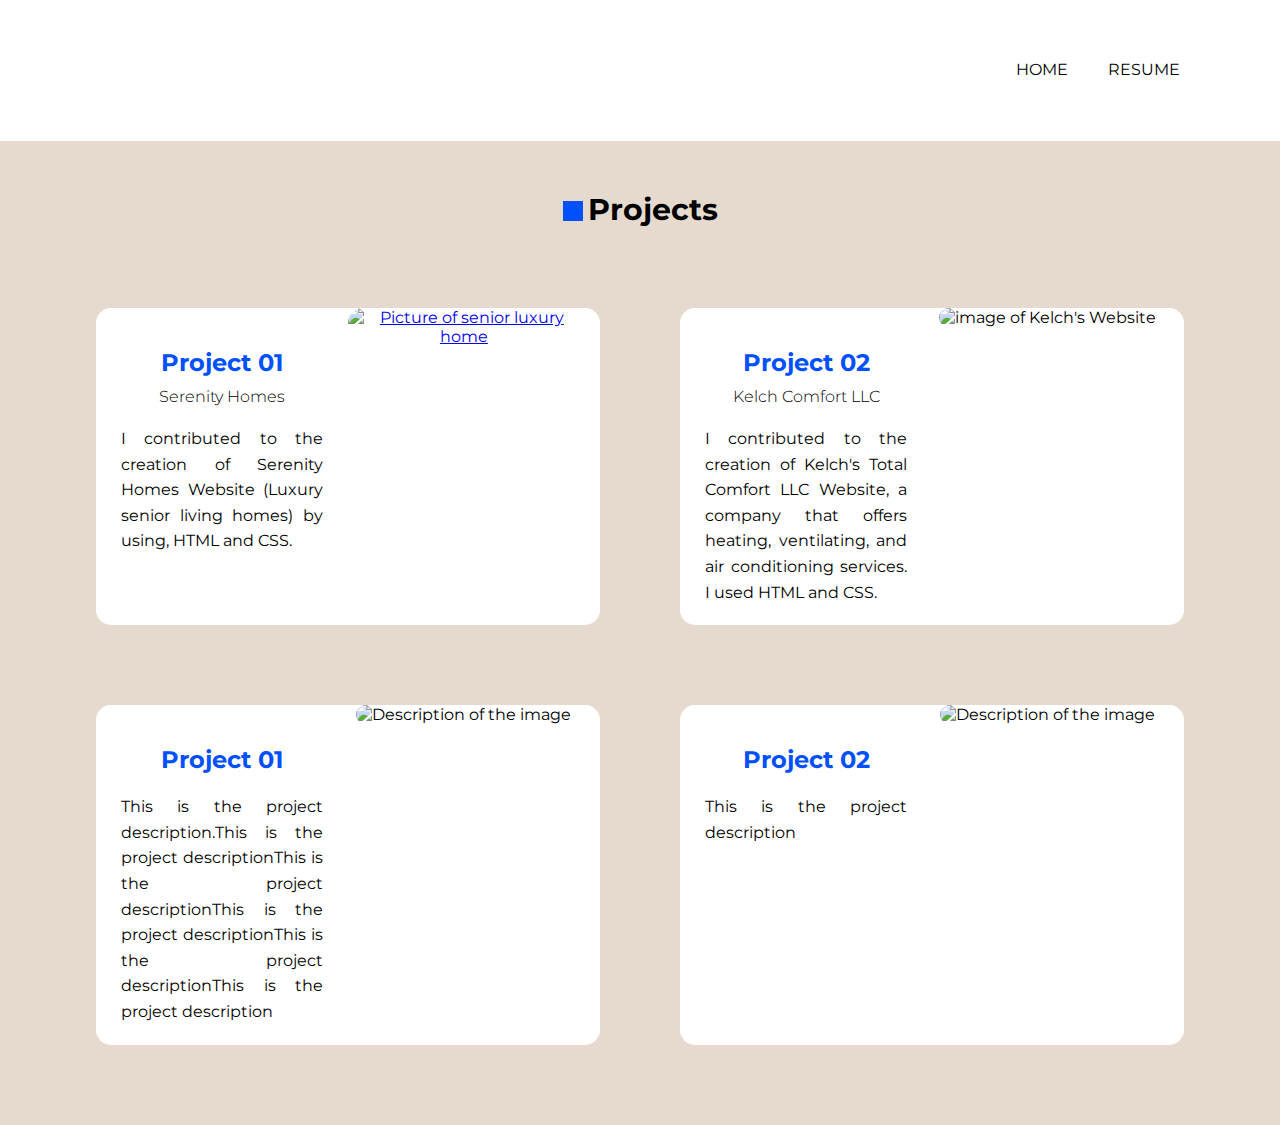
==== projects.html @ 14aedaa5 "jacky old changes" ====
<!DOCTYPE html>
<html lang="en">

<head>
    <meta charset="UTF-8">
    <meta name="viewport" content="width=device-width, initial-scale=1.0">
    <title>Projects</title>
    <link rel="stylesheet" href="style.css">
    <style>
        @import url('https://fonts.googleapis.com/css2?family=Montserrat:ital,wght@0,100..900;1,100..900&family=Poppins:ital,wght@0,100;0,200;0,300;0,400;0,500;0,600;0,700;0,800;0,900;1,100;1,200;1,300;1,400;1,500;1,600;1,700;1,800;1,900&display=swap');
    </style>
</head>

<body>
    <div class="header">
        <nav>
            <ul class="nav-links">
                <li><a href="index.html">HOME</a></li>
                <li><a href="resume.html">RESUME</a></li>
            </ul>
        </nav>
    </div>

    <div class="projects-background-container">
        <div class="projects-page-name">
            <div class="page-name-inner-container">
                <h1>Projects</h1>
                <div class="projects-square"></div>
            </div>

            <div class="project-containers-section">

                <div class="project-main-container half-width">
                    <div class="project-text-container">
                        <div class="project-title">
                            <h2>Project 01</h2>
                            <p>Serenity Homes</p>
                        </div>
                        <div class="project-description">
                            <p>I contributed to the creation of Serenity Homes Website (Luxury senior living homes) by using, HTML and CSS.</p>
                        </div>
                    </div>
                    <div class="project-img-container">
                        <a href="https://serenityokc.com/" target="_blank">
                        <img src="/Users/jackyalvstad/Desktop/Mycode/images/project1.png" alt="Picture of senior luxury home">
                        </a>
                    </div>
                </div>

                <div class="project-main-container half-width">
                    <div class="project-text-container">
                        <div class="project-title">
                            <h2>Project 02</h2>
                            <p>Kelch Comfort LLC</p>
                        </div>
                        <div class="project-description">
                            <p>I contributed to the creation of Kelch's Total Comfort LLC Website, a company that offers heating, ventilating, and air conditioning services. I used HTML and CSS.</p>
                        </div>
                    </div>
                    <div class="project-img-container">
                        <img src="/Users/jackyalvstad/Desktop/Mycode/images/project2.png" alt="image of Kelch's Website">
                    </div>
                </div>
            </div>

            <div class="project-containers-section">
                
                <div class="project-main-container half-width">
                    <div class="project-text-container">
                        <div class="project-title">
                            <h2>Project 01</h2>
                        </div>
                        <div class="project-description">
                            <p>This is the project description.This is the project descriptionThis is the project descriptionThis is the project descriptionThis is the project descriptionThis is the project description</p>
                        </div>
                    </div>
                    <div class="project-img-container">
                        <img src="path-to-image.jpg" alt="Description of the image">
                    </div>
                </div>

                <div class="project-main-container half-width">
                    <div class="project-text-container">
                        <div class="project-title">
                            <h2>Project 02</h2>
                        </div>
                        <div class="project-description">
                            <p>This is the project description</p>
                        </div>
                    </div>
                    <div class="project-img-container">
                        <img src="path-to-image.jpg" alt="Description of the image">
                    </div>
                </div>
            </div>
        </div>
    </div>
</body>

</html>
---- style.css ----
* {
    margin: 0;
    padding:0;
    font-family: Montserrat,popins, serif;  
}




/* this is my header and nav links */
.header {
    width:100%;
    background-position:center;
    position:relative;
    padding-top: 60px;
    padding-bottom: 60px;
}
nav{  
}
.nav-links{
    display: flex;
    justify-content: flex-end;
    padding-right: 60px;
}
.nav-links li{
    list-style: none;
    padding-right: 40px;
}
.nav-links li a{
   color: #000000;
   text-decoration: none;
   font-size: 16px; 
}
.nav-links li::after{
   content: "";
   width: 0%;
   height: 2px;
   background: #007BFF;
   display: block;
   margin: auto;
   transition: 0.5s;
}
.nav-links li:hover::after{
    width: 100%;
}


/* This is my two background squares */

.square-containers { 
    display: flex;
    position: relative;
}
.brown-square {
    width: 45%;
    height: 700px;
    background: rgba(230, 218, 206, 1);
    position: relative;
} 
.white-square {
    width: 55%;
    height: 700px;
    background:white;
    display: flex;
    flex-direction: column;
    align-items: center;
    justify-content:center;
    border: 2px solid blue;
}



.personal-info-container {
    position: absolute;
    top:50%;
    left:50%;
    transform: translate(-50%, -50%);
    display: flex;
    max-width: 100%;
    max-height: 100%;  
}
.picture-square {
    width: 50%;
    height: 500px;
    background: #F4ECE6;
    display: flex;
    padding-top: 25px;
    flex-direction: column;
    align-items:center;   
    box-shadow: 0px 40px 20px rgba(0, 0, 0, 0.6); 
    position: fixed;

}
.picture-square img{
    width: 45%;
    border-radius: 50%; 
}
.name-and-title {
    text-align: center;
    flex-direction: column;
}
.name-and-title h1 {
    font-family: "Poppins", serif;
    font-weight: 500;
    font-size:30px;
    padding-top:20px;
    display:block; 
}
.name-and-title h2 {
    font-family: "Poppins", serif;
    font-weight: 500;
    font-size:30px;
    display:block;
    
}
.name-and-title p {
    font-family: "Montserrat", serif;
    font-weight:300;
    font-size: 18px;
    margin-top:40px;
    padding-bottom: 36px;
}
.small-line {
    width: 20%; 
    height: 2px; 
    background-color: #007BFF; 
    border: none; 
    margin: 40px auto; 
}
.icons {
   background-color: white; 
   width: 100%;
   padding-top: 20px;
   padding-bottom: 20px;
   justify-content: center; 
   align-items: center;
}
.social-media-icons {
    list-style-type: none;
    display: flex; 
    justify-content: center; 

}  
.social-media-icons li a {
    font-size: 25px; /* Set the icon size */
    color: black;
    padding-right: 20px;
    padding-left: 20px;
}



/* This is the white square that contains my greeting, intro and my professional experience */

.intro-square {
    width: 50%;
    display: flex;
    flex-direction: column;
    margin-left: 500px;
    justify-content: center;
    text-align: right;
    padding: 0 20px;
    border: 2px solid red;
    
}
.greeting {
    font-family: "Poppins", serif;
    font-weight: 800;
    font-style: normal;
    padding-top: 30px;
    padding-left: 12px;
}
    
.buttons {
    display: flex; 
    justify-content: left; 
    gap: 20px;
    padding-left: 12px;
}

.resume-button {
    padding: 0 35px;
    height: 35px;
    background-color: #007BFF;
    color: white;
    font-family: "Poppins", sans-serif;
    font-size: 18px;
    display: flex;
    align-items: center;
    justify-content: center;
    font-weight: light;
    border: 2px solid #007BFF;
    border-radius: 90px;
    transition: background-color 0.1s, transform 0.1s; 
    text-decoration: none;  
}
.resume-button:hover {
    background-color: white;
    color: black;
}

.projects-button {
    padding: 0 35px;
    height: 35px;
    background-color: white;
    color: black;
    font-family: "Poppins", sans-serif;
    font-size: 16px;
    display: flex;
    align-items: center;
    justify-content: center;
    font-weight: light;
    border: 2px solid black;
    border-radius: 90px;
    transition: background-color 0.1s, transform 0.1s; 
    text-decoration: none;
   
}
.projects-button:hover {
    background-color: #007BFF;
    color: white;
    border-color: #007BFF;
}

.intro {
    font-family: "Poppins", serif;
    font-weight: 200;
    font-style: normal; 
    padding-top: 10px; 
    padding-bottom: 28px; 
    padding-left: 12px;
}
.description p {
    font-family: "Poppins", serif;
    font-weight: 240;
    font-size: 17px;
    font-style: normal;
    padding-top: 28px;
    text-align:justify;
    padding-left: 12px;
    justify-content: flex-end;
}


/* Year and My Name */

.powered-by {
    margin-left: 20px;
    padding-top: 40px;
    padding-bottom: 20px;
    font-size: 14px;
    flex-direction:flex-end;
}



/* This is the resume page */

.resume-container { /* This is the whole background */
    background: rgba(230, 218, 206, 1);
    padding-top: 20px;
}
.resume-box {
    width: 100%;
    display: flex;
    padding: 10px;
    align-items: center;  
}
.resume-page-name {
    margin-left: auto;
    font-size: 15px;
    padding-bottom: 30px;
    padding-top: 30px;
    display: flex;
    flex-direction: row-reverse;
    text-align: center;
    justify-content: center;
    transform: translateX(80px);
}
.resume-square {
    width: 20px; 
    height: 20px;
    background-color: #0050FF;
    margin-top: 10px;
    margin-right: 5px;
}

/* This is for the download resume button */

.download-button {
    margin-left: auto;
    padding-right: 70px;
    padding-top: 25px;
}
.download-resume a {
    margin-left: auto;
    padding: 10px 12px;
    background-color: #0050FF;
    color: white;
    font-family: "Poppins", sans-serif;
    font-size: 18px;
    font-weight: 200;
    border: 2px solid #0050FF;
    border-radius: 25px;
    transition: background-color 0.1s, transform 0.1s; 
    text-decoration: none;  
}
.resume-button:hover a {
    background-color: white;
    color: black;
}




.label {
    padding-left: 60px;
    padding-bottom: 50px;
    padding-top: 20px;
}
/* These are the containers for education */

.education-box-header {
    display: flex;
}
.education-box {
    width: 28%;
    border-radius: 15px;
    background-color: white;
    padding: 10px 10px;
    display: flex;
    flex-direction: column;
    padding-bottom: 25px;
    box-shadow: -10px 10px 20px rgba(0, 0, 0, 0.3);
} 
.info-containers { 
    border-radius: 10px;              
    background-color:rgba(230, 218, 206, 1);
    display: flex;
    justify-content: space-evenly;  
    padding-bottom: 60px;  
}
.education-box-header {
    background-color: white;
    border-radius: 15px;
    text-align: center;
    justify-content:flex-start;
    gap: 20px;
    padding-left: 15px;
}
.box-title {
    font-size: 12px;
    padding-top: 10px;    
}
.box-year {
    color: #0050FF;
    font-weight: bold;
    font-size: 18px;
    padding-top: 10px;
    font-style: semibold;
}
/* The box-description class is also being used in the experience section.*/
.box-description {
    padding-top: 20px;
    padding-left: 15px;  /* Needed for padding on the education containers  description */
    padding-right: 15px;
    line-height: 1.6; 
}
.box-description ul {
    padding-left: 15px;
    line-height: 1.6;
    
}
.box-description li {
    padding-bottom: 12px;
}


/* these are the containers for experience */


.job-box {
    width: 28%;
    border-radius: 15px;
    background-color: white;
    padding: 10px 10px;
    display: flex;
    flex-direction: column;
    padding-bottom: 25px; 
    box-shadow: -10px 10px 20px rgba(0, 0, 0, 0.3);
} 
.job-box-header {
    background-color: white;
    border-radius: 15px;
    display: flex;
    gap: 20px;
    padding-left: 10px;
    
}
.box-title p {
   font-size: 17px;
   padding-top: 10px;
   font-weight: 500;
}
.hidden-box {
    width: 28%;
    padding: 10px 10px;
    background: transparent;
}


/* This is the skills container */
.skills-language-box {
    background-color: white;
    border-radius: 15px;
    width: 28%; 
    padding-top: 20px;
    padding-bottom: 20px;  
    padding-left: 15px;
    box-shadow: -10px 10px 20px rgba(0, 0, 0, 0.3);
    font-family: "Poppins", serif;
    font-size: 16px;
}
.skills ul {
    padding-left: 30px;
    padding-right: 20px;
    line-height: 1.6;
}
.skills li {
    padding-bottom: 12px;
}

/* This is the Projects Page */


.projects-background-container {
    background: rgba(230, 218, 206, 1);
    padding-top: 20px;
}
.projects-page-name {
    display: flex;
    flex-direction: column;
    text-align: center;
    justify-content: center;
}
.page-name-inner-container {
    font-size: 15px;
    padding-bottom: 80px;
    padding-top: 30px;
    display: flex;
    flex-direction: row-reverse;
    text-align: center;
    justify-content:center;   
}
.projects-square {
    width: 20px; 
    height: 20px;
    background-color: #0050FF;
    margin-top: 10px;
    margin-right: 5px;
}

/* This is every project container */

.project-containers-section {
    display: flex;
    justify-content: center;
    gap: 80px;
    margin-left: 10px;
    margin-right: 10px;
}
.project-main-container {
    background-color: white;
    display: flex;
    margin-bottom: 80px; 
    border-radius: 15px;    
}
.project-description {
    text-align: justify;
    padding: 20px 25px;
    line-height: 1.6;
}
.project-title h2 {
    color: #0050FF;
    padding-top: 40px  
}
.project-title p {
    color: black;
    font-weight: 300;
    padding-top: 10px  
}
.project-text-container {
    width: 50%;
}
.project-img-container {
    width: 46%;   
}
.project-img-container img {
    width: 100%;
    height: 100%;
    object-fit: contain;
    border-radius: 15px;
   
}
.half-width {
    width: 40%;
}
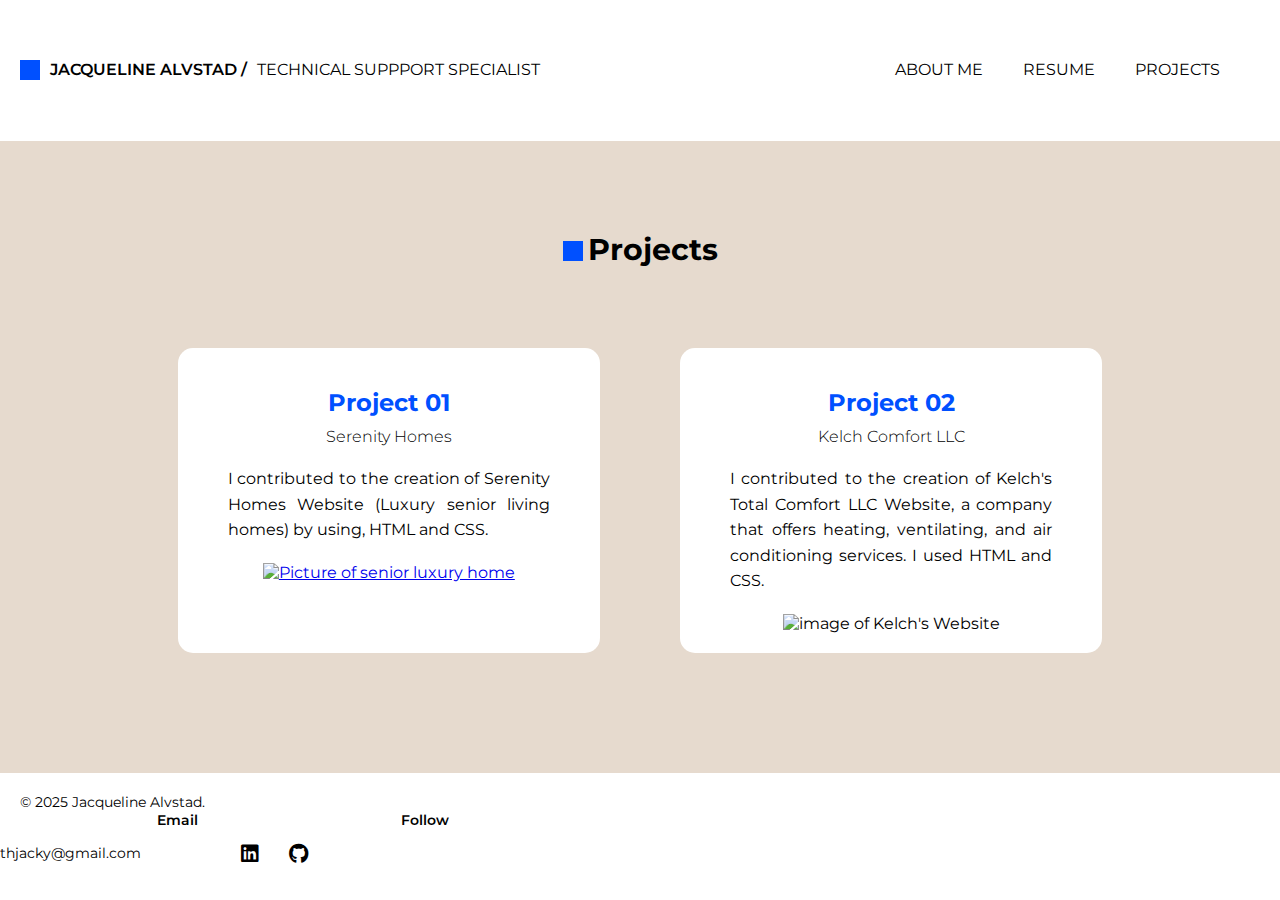
==== commit a007110b: "styled nav for mobile (max-wdith 768px), and ensure styling still looks good for desktop" ====
--- a/projects.html
+++ b/projects.html
@@ -5,19 +5,29 @@
     <meta charset="UTF-8">
     <meta name="viewport" content="width=device-width, initial-scale=1.0">
     <title>Projects</title>
-    <link rel="stylesheet" href="style.css">
+    <link rel="stylesheet" href="global.css">
+    <link rel="stylesheet" href="classes.css">
+    <link href="https://cdnjs.cloudflare.com/ajax/libs/font-awesome/6.0.0-beta3/css/all.min.css" rel="stylesheet">
     <style>
         @import url('https://fonts.googleapis.com/css2?family=Montserrat:ital,wght@0,100..900;1,100..900&family=Poppins:ital,wght@0,100;0,200;0,300;0,400;0,500;0,600;0,700;0,800;0,900;1,100;1,200;1,300;1,400;1,500;1,600;1,700;1,800;1,900&display=swap');
     </style>
 </head>
 
 <body>
-    <div class="header">
+    <div class="header-container"> 
         <nav>
-            <ul class="nav-links">
-                <li><a href="index.html">HOME</a></li>
-                <li><a href="resume.html">RESUME</a></li>
-            </ul>
+            <div class="header">
+                <div class="heading">
+                    <div class="square"></div>
+                    <p>JACQUELINE ALVSTAD / </p>
+                    <p>TECHNICAL SUPPPORT SPECIALIST</p>
+                </div>
+                <ul class="nav-links">
+                    <li> <a href="index.html">ABOUT ME</a></li>
+                    <li> <a href="resume.html">RESUME</a></li>
+                    <li> <a href="projects.html">PROJECTS</a></li>
+                </ul>
+            </div>
         </nav>
     </div>
 
@@ -58,43 +68,31 @@
                         </div>
                     </div>
                     <div class="project-img-container">
+                        <a href="https://ktchvac.com/" target="_blank"></a>
                         <img src="/Users/jackyalvstad/Desktop/Mycode/images/project2.png" alt="image of Kelch's Website">
-                    </div>
-                </div>
-            </div>
-
-            <div class="project-containers-section">
-                
-                <div class="project-main-container half-width">
-                    <div class="project-text-container">
-                        <div class="project-title">
-                            <h2>Project 01</h2>
-                        </div>
-                        <div class="project-description">
-                            <p>This is the project description.This is the project descriptionThis is the project descriptionThis is the project descriptionThis is the project descriptionThis is the project description</p>
-                        </div>
-                    </div>
-                    <div class="project-img-container">
-                        <img src="path-to-image.jpg" alt="Description of the image">
-                    </div>
-                </div>
-
-                <div class="project-main-container half-width">
-                    <div class="project-text-container">
-                        <div class="project-title">
-                            <h2>Project 02</h2>
-                        </div>
-                        <div class="project-description">
-                            <p>This is the project description</p>
-                        </div>
-                    </div>
-                    <div class="project-img-container">
-                        <img src="path-to-image.jpg" alt="Description of the image">
                     </div>
                 </div>
             </div>
         </div>
     </div>
+    <div class="footer">
+        <div class="powered-by">
+            <p>© 2025 Jacqueline Alvstad.</p>
+        </div>
+        <div class="contact-info-square">
+            <div class="contacts">
+                <p>Email</p>
+                <p>Follow</p>
+            </div>
+            <div class="email-social">
+                <p>spanishwithjacky@gmail.com</p>
+                <ul>
+                    <li><a href="https://www.linkedin.com/in/jacqueline-alvstad/" target="_blank"><i class="fab fa-linkedin"></i></a></li>
+                    <li><a href="https://github.com/jacky-alv96" target="_blank"><i class="fa-brands fa-github"></i></a></li>
+                </ul>
+            </div> 
+        </div>
+    </div>
 </body>
 
 </html>
--- a/global.css
+++ b/global.css
@@ -0,0 +1,588 @@
+* {
+    margin: 0;
+    padding:0;
+    font-family: Montserrat,popins, serif;  
+} 
+
+
+
+/* this is my header and nav links */
+
+/* .header-container {
+    border: 2px solid purple;
+}
+.header {
+    width:100%;
+    display: flex;
+    padding-top: 60px;
+    padding-bottom: 60px;
+    align-items: flex-start;
+    font-family:"Poppins", serif;
+    border: 2px solid blue;
+}
+.heading {
+    width: 50%;
+    display: flex;
+    font-size: 16px;
+    border: 2px solid yellow;
+    padding-left: 40px;
+    gap: 10px;
+}
+.square {
+    width: 20px; 
+    height: 20px;
+    background-color: #0050FF;   
+}
+.name {
+   font-weight: 600; 
+   font-size: 18px;
+}
+
+.nav-links{
+    width: 50%;
+    display: flex;
+    padding-right: 20px;
+    justify-content: flex-end;
+    align-items: flex-end;
+    justify-content: end;
+}
+.nav-links li{
+    list-style: none;
+    padding-right: 40px;
+}
+.nav-links li a{
+   color: #000000;
+   text-decoration: none;
+   font-size: 16px; 
+}
+.nav-links li::after{
+   content: "";
+   width: 0%;
+   height: 2px;
+   background: #007BFF;
+   display: block;
+   margin: auto;
+   transition: 0.5s;
+}
+.nav-links li:hover::after{
+    width: 100%;
+} */
+/* delete until here once desktop and mobile have been set up */
+
+
+/* This is my two background squares */
+
+/* MOBILE */
+/* @media (max-width: 768px) {
+    .mobile {
+        display: block;
+    }
+    .desktop {
+        display: none;
+    }
+    .square-containers {
+       border: 2px solid red;
+    }
+    .brown-square {
+        width: 100%;
+        justify-content: center;
+    }
+} */
+/* DESKTOP */
+@media (min-width: 769px) {
+    .square-containers { 
+        display: flex;
+        position: relative;
+    }
+    .brown-square {
+        width: 45%;
+        height: 700px;
+        background: rgba(230, 218, 206, 1);
+        position: relative;
+    } 
+    .personal-info-container {
+        position: absolute;
+        top:50%;
+        left:50%;
+        transform: translate(-50%, -50%);
+        display: flex;
+        width: 800px;
+    }
+    .picture-square {
+        width: 50%;
+        background: #F4ECE6;
+        display: flex;
+        padding-top: 25px;
+        flex-direction: column;
+        align-items:center;   
+        box-shadow: 0px 8px 12px rgba(0, 0, 0, 0.2); 
+    }
+    .picture-square img{
+        width: 45%;
+        border-radius: 50%; 
+    }
+    .name-and-title {
+        text-align: center;
+        flex-direction: column;
+    }
+    .name-and-title h1 {
+        font-family: "Poppins", serif;
+        font-weight: 500;
+        font-size:30px;
+        padding-top:20px;
+        display:block; 
+    }
+    .name-and-title h2 {
+        font-family: "Poppins", serif;
+        font-weight: 500;
+        font-size:30px;
+        display:block; 
+    }
+    .name-and-title p {
+        font-family: "Montserrat", serif;
+        font-weight:300;
+        font-size: 18px;
+        margin-top:40px;
+        padding-bottom: 36px;
+    }
+    .small-line {
+        width: 15%; 
+        height: 2px; 
+        background-color: #0050FF; 
+        border: none; 
+        margin: 40px auto; 
+    }
+    .icons {
+        background-color: white; 
+        width: 100%;
+        padding-top: 15px;
+        padding-bottom: 15px;
+        justify-content: center; 
+        align-items: center;
+    }
+    .social-media-icons {
+        list-style-type: none;
+        display: flex; 
+        justify-content: center; 
+
+    } 
+    .social-media-icons li a {
+        font-size: 25px; /* Set the icon size */
+        color: black;
+        padding-right: 20px;
+        padding-left: 20px;
+    }
+
+/* This is the white square that contains my greeting, intro and my professional experience */
+
+    .intro-square {
+        width: 50%;
+        display: flex;
+        flex-direction: column;
+        justify-content: center;
+        padding: 0 20px;
+    }
+    .greeting h1 {
+        font-family: "Poppins", sans-serif;
+        font-weight: 600;
+        font-size: 60px;
+        font-style: normal;
+        padding-top: 30px; 
+        padding-left: 12px; 
+    }   
+    .buttons {
+        display: flex; 
+        gap: 20px;   
+        padding-left: 12px;
+    }
+
+    .resume-button {
+        padding: 0 35px;
+        height: 35px;
+        background-color: #0050FF;
+        color: white;
+        font-family: "Poppins", sans-serif;
+        font-size: 18px;
+        display: flex;
+        align-items: center;
+        justify-content: center;
+        font-weight: light;
+        border: 2px solid #0050FF;
+        border-radius: 90px;
+        transition: background-color 0.1s, transform 0.1s; 
+        text-decoration: none;  
+    }
+    .resume-button:hover {
+        background-color: white;
+        color: black;
+    }
+
+    .projects-button {
+        padding: 0 35px;
+        height: 35px;
+        background-color: white;
+        color: black;
+        font-family: "Poppins", sans-serif;
+        font-size: 16px;
+        display: flex;
+        align-items: center;
+        justify-content: center;
+        font-weight: light;
+        border: 2px solid black;
+        border-radius: 90px;
+        transition: background-color 0.1s, transform 0.1s; 
+        text-decoration: none;
+    
+    }
+    .projects-button:hover {
+        background-color: #0050FF;
+        color: white;
+        border-color: #0050FF;
+    }
+
+    .intro h2 {
+        font-family: "Poppins", serif;
+        font-weight: 300;
+        font-style: normal; 
+        padding-top: 10px; 
+        padding-bottom: 28px; 
+        padding-left: 12px; 
+    }
+    .description p {
+        font-family: "Poppins", serif;
+        font-weight: 240;
+        font-size: 17px;
+        font-style: normal;
+        padding-top: 28px;
+        text-align:justify;
+        padding-left: 12px;
+        justify-content: flex-end;
+    }
+}
+
+    /* Year and My Name */
+     @media (min-width: 769px) {
+
+    .desktop {
+        display: block;
+    }
+    .mobile {
+        display: none;
+    }
+    .footer  {
+        padding: 20px 20px;
+        padding-bottom: 20px;
+        font-size: 14px;
+    }
+    .footer-main {
+        display: flex;
+        justify-content: space-between;
+    }
+    .powered-by { 
+        width:40%;
+    }
+    .contact-info-square {
+        width: 40%;
+    }
+    .contacts {
+        display: flex;
+        justify-content: space-around;
+        align-items: center;
+        text-align: center;       
+    } 
+    .contacts p {
+        font-weight: 600;
+        padding-left: 70px;
+    }
+    .footer-second {
+        width: 100%;
+        display: flex;
+        justify-content: flex-end;
+    }
+    .email-social {
+        width: 40%;
+        display: flex;
+        padding-top: 15px;  
+        justify-content: center;
+    }
+    .email-social p {
+        margin-right: 100px;
+    }
+    .email-social ul {
+        display: flex;
+        list-style: none;
+        gap: 30px;     
+    }
+    .email-social li i {
+        font-size: 20px;
+        color: black;
+    }
+}
+
+
+
+
+
+    /* This is the resume page */
+
+    .resume-container { /* This is the whole background */
+        background: rgba(230, 218, 206, 1);
+        padding-top: 20px;
+        width: 100%;
+        padding-bottom: 40px;
+    }
+    .resume-box {
+        display: flex;
+        padding: 10px;
+        align-items: center; 
+        margin-top: 40px; 
+    }
+    .resume-page-name {
+        margin-left: auto;
+        font-size: 15px;
+        padding-bottom: 30px;
+        padding-top: 30px;
+        display: flex;
+        flex-direction: row-reverse;
+        text-align: center;
+        justify-content: center;
+        transform: translateX(80px);
+    }
+    .resume-square {
+        width: 20px; 
+        height: 20px;
+        background-color: #0050FF;
+        margin-top: 10px;
+        margin-right: 5px;
+    }
+
+    /* This is for the download resume button */
+
+    .download-button {
+        margin-left: auto;
+        padding-right: 20px;
+        padding-top: 25px;
+    }
+    .download-resume {
+        padding: 10px 20px;
+    }
+    .download-resume a {
+        margin-left: auto;
+        padding: 10px 12px;
+        background-color: #0050FF;
+        color: white;
+        font-family: "Poppins", sans-serif;
+        font-size: 16px;
+        font-weight: 300;
+        border: 2px solid #0050FF;
+        border-radius: 25px;
+        transition: background-color 0.1s, color 0.1s, transform 0.1s; 
+        text-decoration: none;  
+    }
+    .download-resume a:hover {
+        background-color: white;
+        color: black;
+        border: 2px solid #0050FF;
+    }
+
+
+
+
+    .label {
+        padding-left: 60px;
+        padding-bottom: 50px;
+        padding-top: 20px;
+    }
+    /* These are the containers for education */
+
+    .education-box-header {
+        display: flex;
+    }
+    .education-box {
+        width: 28%;
+        border-radius: 15px;
+        background-color: white;
+        padding: 10px 10px;
+        display: flex;
+        flex-direction: column;
+        padding-bottom: 25px;
+        box-shadow: -10px 10px 20px rgba(0, 0, 0, 0.1);
+        flex-wrap: wrap;
+        position: relative;
+    } 
+    .info-containers { 
+        border-radius: 10px;              
+        background-color:rgba(230, 218, 206, 1);
+        display: flex;
+        justify-content: space-evenly;  
+        padding-bottom: 60px;  
+    }
+    .education-box-header {
+        background-color: white;
+        border-radius: 15px;
+        text-align: center;
+        gap: 20px;
+        padding-left: 15px;
+    }
+    .box-title {
+        font-size: 12px;
+        padding-top: 10px;    
+    }
+    .box-year {
+        color: #0050FF;
+        font-weight: bold;
+        font-size: 18px;
+        padding-top: 10px;
+        font-style: semibold;
+    }
+    /* The box-description class is also being used in the experience section.*/
+    .box-description {
+        padding-top: 20px;
+        padding-left: 15px;  /* Needed for padding on the education containers  description */
+        padding-right: 15px;
+        line-height: 1.6; 
+    }
+    .box-description ul {
+        padding-left: 15px;
+        line-height: 1.6;
+        
+    }
+    .box-description li {
+        padding-bottom: 12px;
+    }
+
+
+    /* these are the containers for experience */
+
+
+    .job-box {
+        width: 28%;
+        border-radius: 15px;
+        background-color: white;
+        padding: 10px 10px;
+        display: flex;
+        flex-direction: column;
+        padding-bottom: 25px; 
+        box-shadow: -10px 10px 20px rgba(0, 0, 0, 0.1);
+    } 
+    .job-box-header {
+        background-color: white;
+        border-radius: 15px;
+        display: flex;
+        gap: 20px;
+        padding-left: 10px;
+        
+    }
+    .box-title p {
+    font-size: 17px;
+    padding-top: 10px;
+    font-weight: 500;
+    }
+    .hidden-box {
+        width: 28%;
+        padding: 10px 10px;
+        background: transparent;
+    }
+
+
+    /* This is the skills container */
+    .skills-language-box {
+        background-color: white;
+        border-radius: 15px;
+        width: 28%; 
+        padding-top: 20px;
+        padding-bottom: 20px;  
+        padding-left: 15px;
+        box-shadow: -10px 10px 20px rgba(0, 0, 0, 0.1);
+        font-family: "Poppins", serif;
+        font-size: 16px;
+    }
+    .skills-language ul {
+        padding-left: 30px;
+        padding-right: 20px;
+        line-height: 1.6;
+    }
+    .skills-language li {
+        padding-bottom: 12px;
+    }
+
+    /* This is the Projects Page */
+
+
+    .projects-background-container {
+        background: rgba(230, 218, 206, 1);
+        padding-top: 20px;
+        padding-bottom: 40px;
+    }
+    .projects-page-name {
+        display: flex;
+        flex-direction: column;
+        text-align: center;
+        justify-content: center;
+    }
+    .page-name-inner-container {
+        font-size: 15px;
+        padding-bottom: 80px;
+        padding-top: 30px;
+        display: flex;
+        flex-direction: row-reverse;
+        text-align: center;
+        justify-content:center;   
+        margin-top: 40px;
+    }
+    .projects-square {
+        width: 20px; 
+        height: 20px;
+        background-color: #0050FF;
+        margin-top: 10px;
+        margin-right: 5px;
+    }
+
+    /* This is every project container */
+
+    .project-containers-section {
+        display: flex;
+        justify-content: center;
+        gap: 80px;
+        
+    }
+    .project-main-container {
+        background-color: white;
+        margin-bottom: 80px;
+        padding-bottom: 20px; 
+        border-radius: 15px; 
+        justify-content: center;
+        align-items: center;
+    }
+    .project-description {
+        text-align: justify;
+        padding: 20px 50px;
+        line-height: 1.6;
+    }
+    .project-title h2 {
+        color: #0050FF;
+        padding-top: 40px; 
+        text-align: center;
+    }
+    .project-title p {
+        color: black;
+        font-weight: 300;
+        padding-top: 10px  
+    }
+    .project-text-container {
+        justify-content: center;
+        align-items: center;
+    }
+    .project-img-container {
+        width: 100%;
+        justify-content: center;
+    }
+    .project-img-container img {
+        width: 80%;  
+        height: 100%;
+        object-fit: cover;
+    }
+    .half-width {
+        width: 33%;
+    }
+    
--- a/classes.css
+++ b/classes.css
@@ -0,0 +1,181 @@
+
+/* MOBILE */
+@media (max-width: 768px) {
+
+    .desktop {
+        display: none;
+    }
+    .mobile {
+        display: block;
+    }
+    .header {
+        width:100%;
+        padding-top: 30px;
+        padding-bottom: 30px;
+        align-items: flex-start;
+        font-family:"Poppins", serif;
+    }
+    .heading {
+        font-size: 15px;
+        display: flex;
+        flex-wrap: nowrap;
+        width:75%;
+        padding-left: 20px;
+    }
+    .heading p:first-of-type {
+        font-weight: 600;
+        font-size: 17px;
+        padding-bottom: 10px;   
+    }
+    .decoration { 
+        width: 30px;
+        height: 30px;
+    }
+    .square {
+        width: 20px; 
+        height: 10px;
+        background-color: #0050FF;  
+    }
+    .menu {
+        position: fixed;
+        top: 40px;
+        right: 40px;
+        width: 30px;
+        height: 25px;
+        display: flex;
+        flex-direction: column;
+        justify-content: space-between;
+        cursor: pointer;
+        z-index: 1001; 
+    }
+    .burger-line:nth-child(1) {
+        width: 20px;
+        height: 4px;
+        background-color: #0050FF;   /* Blue color for the lines */
+        border-radius: 2px;
+        transition: all 0.3s ease;
+    }
+    .burger-line:nth-child(2) {
+        width: 30px;
+        height: 4px;
+        background-color: #0050FF;   /* Blue color for the lines */
+        border-radius: 2px;
+        transition: all 0.3s ease;
+    }
+    .burger-line:nth-child(3) {
+        width: 20px;
+        height: 4px;
+        margin-left: 15px;
+        background-color: #0050FF;   /* Blue color for the lines */
+        border-radius: 2px;
+        transition: all 0.3s ease;
+    }
+    /* Menu overlay - hidden by default */
+    .menu-overlay {
+        position: fixed;
+        top: 0;
+        left: 0;
+        width: 100%;
+        height: 0;
+        opacity: 0;
+        background-color: #F4ECE6;/* Pink background */
+        display: flex;          
+        justify-content: center;
+        align-items: center;
+        overflow: hidden;
+        transition: height 0.5s ease-out, opacity 0.5s ease-out;
+        z-index: 1000;           /* Ensure it's below the burger menu */
+    }
+    .nav-links {
+        list-style: none;
+        display: flex;
+        flex-direction: column;
+        text-align: center;
+    }
+    .nav-links li {
+        margin: 20px 0;
+    }
+    .nav-links a {
+        text-decoration: none;
+        font-size: 24px;
+        color: black;
+        font-weight: bold;
+        transition: color 0.3s ease;
+    }
+    .nav-links a:hover {
+        color: #0050FF;
+    }
+
+}
+
+ 
+/* DESKTOP */
+@media (min-width: 769px) {
+
+    .desktop {
+        display: block;
+    }
+    .mobile {
+        display: none;
+    }
+    .header {
+        width:100%;
+        display: flex;
+        padding-top: 60px;
+        padding-bottom: 60px;
+        align-items: flex-start;
+        font-family:"Poppins", serif;
+    }
+    .heading {    
+        font-size: 16px;
+        display: flex;
+        width:50%;
+        padding-left: 20px;
+        gap: 10px;
+    }
+    /* Target the first <p> inside .heading and make it bold */
+    .heading p:first-of-type {
+    font-weight: 600;
+    font-size: 16px;
+    }
+    .square {
+        width: 20px; 
+        height: 20px;
+        background-color: #0050FF;   
+    }
+    .name {
+       font-weight: 600; 
+       font-size: 18px;
+    }
+
+    .nav-links{
+        width: 50%;
+        display: flex;
+        padding-right: 20px;
+        justify-content: flex-end;
+        align-items: flex-end;
+        justify-content: end;
+    }
+    .nav-links li{
+        list-style: none;
+        padding-right: 40px;
+    }
+    .nav-links li a{
+       color: #000000;
+       text-decoration: none;
+       font-size: 16px; 
+    }
+    .nav-links li::after{
+       content: "";
+       width: 0%;
+       height: 2px;
+       background: #007BFF;
+       display: block;
+       margin: auto;
+       transition: 0.5s;
+    }
+    .nav-links li:hover::after{
+        width: 100%;
+    }
+ } 
+
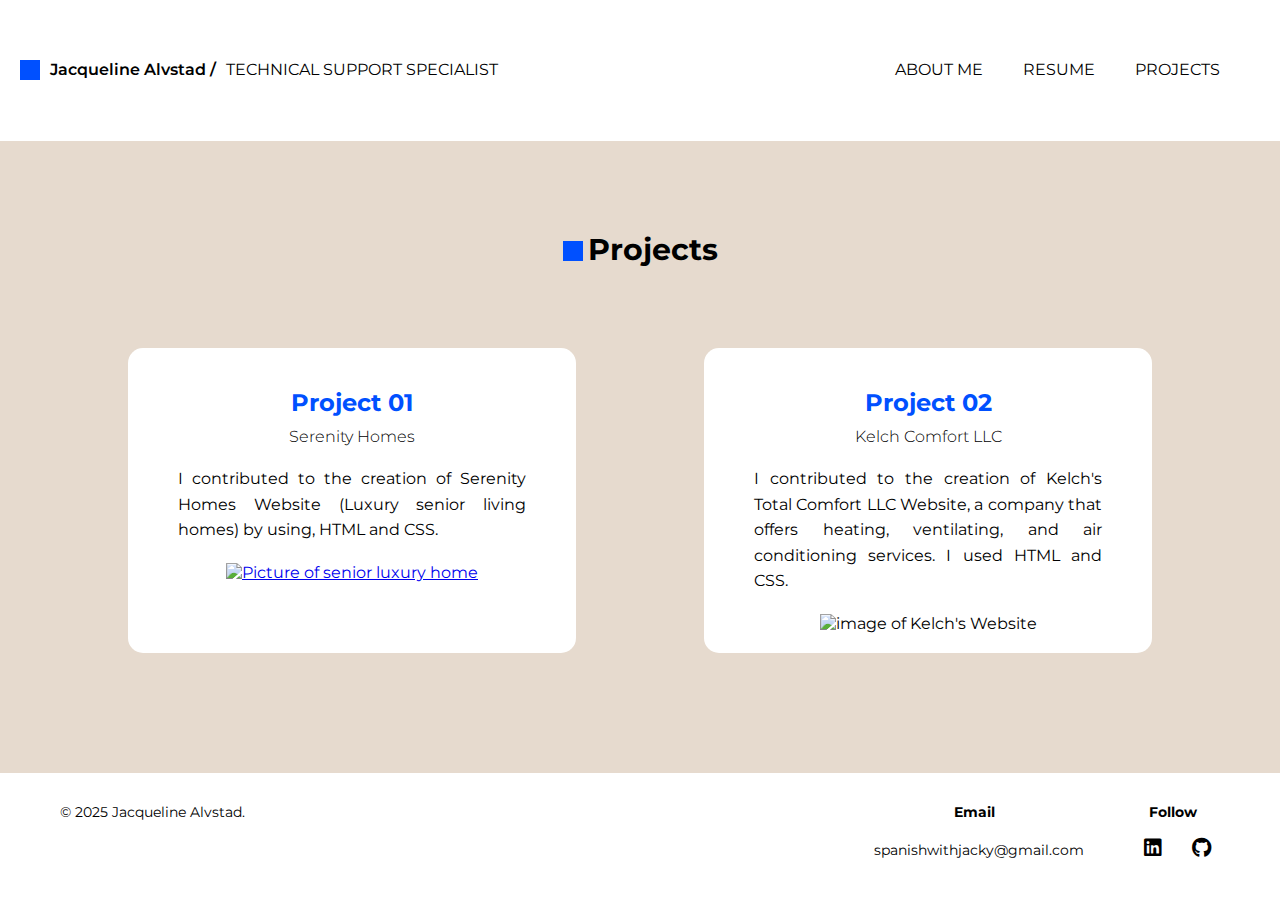
==== commit d5ba3caa: "adjusted projects page for mobile" ====
--- a/projects.html
+++ b/projects.html
@@ -14,24 +14,55 @@
 </head>
 
 <body>
-    <div class="header-container"> 
+            <!-- Mobile version -->
+     <div class="header-container mobile">
+        <nav>
+            <div class="header">
+                <div class="heading">
+                    <div class="decoration">
+                        <p class="square"></p>
+                    </div>
+                    <div class="name-title">
+                    <p class="name">Jacqueline Alvstad</p>
+                    <p>TECHNICAL SUPPORT SPECIALIST</p> 
+                    </div> 
+                </div>
+                <div class="menu" onClick="toggleMenu()">
+                    <div class="burger-line"></div>
+                    <div class="burger-line"></div>
+                    <div class="burger-line"></div>   
+                </div>
+                <div class="menu-overlay">
+                    <ul class="nav-links">
+                        <li><a href="index.html">ABOUT ME</a></li>
+                        <li><a href="resume.html">RESUME</a></li>
+                        <li><a href="projects.html">PROJECTS</a></li>
+                    </ul>
+                </div>
+            </div>
+        </nav>
+    </div>
+
+     <!-- Desktop version -->
+     <div class="header-container desktop">
         <nav>
             <div class="header">
                 <div class="heading">
                     <div class="square"></div>
-                    <p>JACQUELINE ALVSTAD / </p>
-                    <p>TECHNICAL SUPPPORT SPECIALIST</p>
+                    <p>Jacqueline Alvstad / </p>
+                    <p>TECHNICAL SUPPORT SPECIALIST</p>  
                 </div>
                 <ul class="nav-links">
-                    <li> <a href="index.html">ABOUT ME</a></li>
-                    <li> <a href="resume.html">RESUME</a></li>
-                    <li> <a href="projects.html">PROJECTS</a></li>
+                    <li><a href="index.html">ABOUT ME</a></li>
+                    <li><a href="resume.html">RESUME</a></li>
+                    <li><a href="projects.html">PROJECTS</a></li>
                 </ul>
             </div>
         </nav>
     </div>
 
-    <div class="projects-background-container">
+
+    <div class="projects-container">
         <div class="projects-page-name">
             <div class="page-name-inner-container">
                 <h1>Projects</h1>
@@ -40,7 +71,7 @@
 
             <div class="project-containers-section">
 
-                <div class="project-main-container half-width">
+                <div class="project-main-container">
                     <div class="project-text-container">
                         <div class="project-title">
                             <h2>Project 01</h2>
@@ -57,7 +88,7 @@
                     </div>
                 </div>
 
-                <div class="project-main-container half-width">
+                <div class="project-main-container">
                     <div class="project-text-container">
                         <div class="project-title">
                             <h2>Project 02</h2>
@@ -75,24 +106,50 @@
             </div>
         </div>
     </div>
-    <div class="footer">
-        <div class="powered-by">
-            <p>© 2025 Jacqueline Alvstad.</p>
-        </div>
-        <div class="contact-info-square">
-            <div class="contacts">
-                <p>Email</p>
-                <p>Follow</p>
+    <div class="footer desktop">
+
+        <div class="footer-parent">
+
+            <div class="footer-child">
+                <div class="powered-by">
+                    <p>© 2025 Jacqueline Alvstad.</p>
+                </div>
+
             </div>
-            <div class="email-social">
-                <p>spanishwithjacky@gmail.com</p>
-                <ul>
-                    <li><a href="https://www.linkedin.com/in/jacqueline-alvstad/" target="_blank"><i class="fab fa-linkedin"></i></a></li>
-                    <li><a href="https://github.com/jacky-alv96" target="_blank"><i class="fa-brands fa-github"></i></a></li>
-                </ul>
-            </div> 
+
+            <div class="footer-child">
+                    <div class="email-info">
+                        <p class="padding-bottom center">Email</p>
+                        <p>spanishwithjacky@gmail.com</p>
+                    </div>   
+            </div>
+
+            <div class="footer-child">
+                <div class="social-media">
+                    <p class="padding-bottom">Follow</p>
+                    <ul>
+                        <li><a href="https://www.linkedin.com/in/jacqueline-alvstad/" target="_blank"><i class="fab fa-linkedin"></i></a></li>
+                        <li><a href="https://github.com/jacky-alv96" target="_blank"><i class="fa-brands fa-github"></i></a></li>
+                    </ul>
+                </div>
+            </div>
         </div>
     </div>
+    <script>
+        function toggleMenu() {
+            const menuOverlay = document.querySelector('.menu-overlay');
+            // Check if the menu is currently visible
+            if (menuOverlay.style.height === '100%') {
+                // If visible, hide the menu
+                menuOverlay.style.height = '0';
+                menuOverlay.style.opacity = '0';
+            } else {
+                // If not visible, show the menu
+                menuOverlay.style.height = '100%';
+                menuOverlay.style.opacity = '1';
+            }
+        }     
+    </script>
 </body>
 
 </html>
--- a/global.css
+++ b/global.css
@@ -4,92 +4,434 @@
     font-family: Montserrat,popins, serif;  
 } 
 
-
-
-/* this is my header and nav links */
-
-/* .header-container {
-    border: 2px solid purple;
-}
-.header {
-    width:100%;
-    display: flex;
-    padding-top: 60px;
-    padding-bottom: 60px;
-    align-items: flex-start;
-    font-family:"Poppins", serif;
-    border: 2px solid blue;
-}
-.heading {
-    width: 50%;
-    display: flex;
-    font-size: 16px;
-    border: 2px solid yellow;
-    padding-left: 40px;
+                     /* RESUME PAGE */
+                /* styles for both mobile and desktop */
+            
+.resume-container { /* This is the whole background */
+    background: rgba(230, 218, 206, 1);
+    padding-top: 40px;
+    width: 100%;
+    padding-bottom: 40px;
+}
+.resume-page-title {
+    display: flex;
+    flex-direction: row;
+    justify-content: center;
+    align-items: center;
     gap: 10px;
-}
-.square {
+    padding-top: 20px;
+}
+.resume-title {
+    display: flex;
+    text-align: center;
+    justify-content: center;
+    justify-items: center;
+}
+.resume-square {
+    width: 18px;
+    height: 18px;
+    background-color: #0050FF;
+    margin-bottom: 4px;
+}
+.label {
+    display: flex;
+    flex-direction: row;
+    justify-content: space-between;
+    align-items: center;
+}
+.download-resume a {
+    padding: 10px 20px;
+    background-color: #0050FF;
+    color: white;
+    font-family: "Poppins", sans-serif;
+    font-size: 14px;
+    font-weight: 300;
+    border: 2px solid #0050FF;
+    border-radius: 25px;
+    transition: background-color 0.1s, color 0.1s, transform 0.1s; 
+    text-decoration: none;  
+    white-space: nowrap;
+}
+.download-resume a:hover {
+    background-color: white;
+    color: black;
+    border: 2px solid #0050FF;
+}
+.education-box-header {
+    display: flex;
+}
+.education-box, .job-box {
+    border-radius: 15px;
+    background-color: white;
+    padding: 15px 15px;
+    display: flex;
+    flex-direction: column;
+    box-shadow: -10px 10px 20px rgba(0, 0, 0, 0.1);
+    flex-wrap: wrap;
+    position: relative;
+} 
+.info-containers { 
+    border-radius: 10px;              
+    background-color:rgba(230, 218, 206, 1);
+    display: flex;
+    justify-content: space-evenly;  
+    padding-bottom: 30px;  
+}
+.education-box-header {
+    background-color: white;
+    border-radius: 15px;
+    text-align: center;
+    gap: 20px;
+    padding-left: 15px;
+}
+.box-title {
+    font-size: 12px;
+    padding-top: 10px;    
+}
+.box-year {
+    color: #0050FF;
+    font-weight: bold;
+    font-size: 18px;
+    padding-top: 10px;
+    font-style: semibold;
+}
+/* The box-description class is also being used in the experience section.*/
+.box-description {
+    padding-top: 20px;
+    padding-left: 15px;  /* Needed for padding on the education containers  description */
+    padding-right: 15px;
+    line-height: 1.6; 
+}
+.box-description ul {
+    padding-left: 15px;
+    line-height: 1.6;
+}
+.box-description li {
+    padding-bottom: 12px;
+}
+
+                 /* PROJECTS PAGE   */
+                /* styles for both mobile and desktop */
+
+.projects-container {
+    background: rgba(230, 218, 206, 1);
+    padding-top: 20px;
+    padding-bottom: 40px;
+}
+.projects-page-name {
+    display: flex;
+    flex-direction: column;
+    text-align: center;
+    justify-content: center;
+}
+.page-name-inner-container {
+    font-size: 15px;
+    padding-bottom: 80px;
+    padding-top: 30px;
+    display: flex;
+    flex-direction: row-reverse;
+    text-align: center;
+    justify-content:center;   
+    margin-top: 40px;
+}
+.projects-square {
     width: 20px; 
     height: 20px;
-    background-color: #0050FF;   
-}
-.name {
-   font-weight: 600; 
-   font-size: 18px;
-}
-
-.nav-links{
-    width: 50%;
-    display: flex;
-    padding-right: 20px;
-    justify-content: flex-end;
-    align-items: flex-end;
-    justify-content: end;
-}
-.nav-links li{
-    list-style: none;
-    padding-right: 40px;
-}
-.nav-links li a{
-   color: #000000;
-   text-decoration: none;
-   font-size: 16px; 
-}
-.nav-links li::after{
-   content: "";
-   width: 0%;
-   height: 2px;
-   background: #007BFF;
-   display: block;
-   margin: auto;
-   transition: 0.5s;
-}
-.nav-links li:hover::after{
+    background-color: #0050FF;
+    margin-top: 10px;
+    margin-right: 5px;
+}
+.project-containers-section {
+    display: flex;
+    justify-content: space-evenly; 
+}
+.project-main-container {
+    background-color: white;
+    margin-bottom: 80px;
+    padding-bottom: 20px; 
+    border-radius: 15px; 
+    justify-content: space-evenly;
+}
+.project-description {
+    text-align: justify;
+    padding: 20px 50px;
+    line-height: 1.6;
+}
+.project-title h2 {
+    color: #0050FF;
+    padding-top: 40px; 
+    text-align: center;
+}
+.project-title p {
+    color: black;
+    font-weight: 300;
+    padding-top: 10px  
+}
+.project-text-container {
+    justify-content: center;
+    align-items: center;
+}
+.project-img-container {
     width: 100%;
-} */
-/* delete until here once desktop and mobile have been set up */
-
-
-/* This is my two background squares */
+    justify-content: center;
+}
+.project-img-container img {
+    width: 80%;  
+    height: 100%;
+    object-fit: cover;
+}
+.half-width {
+    width: 33%;
+}
+
 
 /* MOBILE */
-/* @media (max-width: 768px) {
+@media (max-width: 768px) {
     .mobile {
         display: block;
     }
     .desktop {
         display: none;
     }
+
+                 /* INDEX PAGE MOBILE */
+                 
     .square-containers {
-       border: 2px solid red;
+        width: 100%;
+        position: relative;
+    } 
+    .white-square {
+        height: 200px;
+        position: relative;
+        background: white;
+        justify-content: center;
     }
     .brown-square {
+        height: 430px;
+        background: rgba(230, 218, 206, 1);
+        padding-left: 30px;
+        padding-right: 30px;
+    }
+    .division { 
+        height: 300px;
+        background-color: rgba(230, 218, 206, 1);
+    }
+    .picture-square {
+        width:90%;
+        position: absolute;
+        top:27%;
+        left:50%;
+        transform: translate(-50%, -50%);
+        display: flex;
+        flex-direction: column;
+        padding-top: 40px;
+        background: #F4ECE6;
+        box-shadow: -10px 10px 20px rgba(0, 0, 0, 0.1);
+        align-items: center;
+        justify-content: center;
+    }
+    .picture-square img {
+        width: 40%; 
+        border-radius: 50%;
+    }
+    .name-and-title {
+        text-align: center;
+        flex-direction: column;
+    }
+    .name-and-title h1 {
+        font-family: "Poppins", serif;
+        font-weight: 500;
+        font-size:25px;
+        padding-top:20px;
+        display:block; 
+    }
+    .name-and-title h2 {
+        font-family: "Poppins", serif;
+        font-weight: 500;
+        font-size:25px;
+        display:block; 
+    }
+    .small-line {
+        width: 50%; 
+        height: 2px; 
+        background-color: #0050FF; 
+        border: none; 
+        margin:auto;
+        margin-top: 20px;
+        margin-bottom: 40px;
+    }
+    .icons {
+        background-color: white; 
         width: 100%;
-        justify-content: center;
-    }
-} */
+        padding-top: 15px;
+        padding-bottom: 15px;
+        justify-content: center; 
+        align-items: center;
+    }
+    .social-media-icons {
+        list-style-type: none;
+        display: flex; 
+        justify-content: center; 
+    }
+    .social-media-icons li a {
+        font-size: 25px; /* Set the icon size */
+        color: black;
+        padding-right: 20px;
+        padding-left: 20px;
+    }
+    .buttons {
+        display: flex; 
+        gap: 20px; 
+        margin-bottom: 40px;  
+    }
+    .resume-button {
+        padding: 0 30px;
+        height: 35px;
+        background-color: #0050FF;
+        color: white;
+        font-family: "Poppins", sans-serif;
+        font-size: 18px;
+        display: flex;
+        align-items: center;
+        justify-content: center;
+        font-weight: light;
+        border: 2px solid #0050FF;
+        border-radius: 90px;
+        transition: background-color 0.1s, transform 0.1s; 
+        text-decoration: none;  
+    }
+    .resume-button:hover {
+        background-color: white;
+        color: black;
+    }
+    .projects-button {
+        padding: 0 25px;
+        height: 35px;
+        background-color: white;
+        color: black;
+        font-family: "Poppins", sans-serif;
+        font-size: 16px;
+        display: flex;
+        align-items: center;
+        justify-content: center;
+        font-weight: light;
+        border: 2px solid black;
+        border-radius: 90px;
+        transition: background-color 0.1s, transform 0.1s; 
+        text-decoration: none;
+    }
+    .projects-button:hover {
+        background-color: #0050FF;
+        color: white;
+        border-color: #0050FF;
+    }
+    .greeting h1 {
+        font-family: "Poppins", sans-serif;
+        font-weight: 600;
+        font-size: 50px;
+        padding-top: 20px;
+        font-style: normal; 
+    }   
+    .intro h2 {
+        font-family: "Poppins", serif;
+        font-weight: 300;
+        font-style: normal; 
+        padding-top: 10px; 
+        padding-bottom: 28px; 
+        
+    }
+    .description p {
+        font-family: "Poppins", serif;
+        font-weight: 240;
+        font-size: 15px;
+        text-align:justify;
+        padding-bottom: 40px;
+    }
+    .footer  {
+        padding: 20px 20px;
+        font-size: 12px;
+        justify-content: space-between; 
+    }
+    .footer-parent {
+        display: flex;
+    }
+    .footer-child {
+        width: 50%;
+        padding-bottom: 10px;
+    }
+    .powered-by {
+        padding-top: 20px;
+    }
+    .footer-child .email-info p:first-of-type { 
+        font-weight: 600;
+    }
+    .footer-child .social-media p:first-of-type { 
+        font-weight: 600;
+        margin-left: 60px;
+    }
+    .social-media ul {
+        display: flex;
+        font-size: 20px;
+        list-style: none;
+        gap: 30px; 
+        justify-content: center;
+        margin-top: -5px;
+    }
+    .social-media li i {
+        color: black 
+    }
+    .padding-bottom {
+        padding-bottom: 10px;
+    }
+   
+    
+                        /* RESUME PAGE MOBILE */
+
+    /* Only layout-specific styles for mobile */
+    .label {
+        width: 85%;
+        margin: auto;
+        padding: 60px 0px 20px 0px;
+    }
+    .resume-container .info-containers {
+        display: flex;
+        flex-direction: column;
+        align-items: center;
+        gap: 20px;
+        padding: 20px 20px 0px 20px;
+    }
+    .resume-container .education-box,
+    .resume-container .job-box {
+        width: 90%;
+        margin: 0 auto;
+    }
+    .job-box-header {
+        padding-left: 15px;
+    }
+    .box-title p {
+        font-size: 16px;
+        padding: 10px 0px 10px 0px;
+    }
+
+                 /* PROJECTS PAGE MOBILE */
+    .project-main-container {
+        width: 90%;
+    }
+    .project-containers-section {
+        display: flex;
+        flex-direction: column;
+        align-items: center;
+    }
+}
+
 /* DESKTOP */
 @media (min-width: 769px) {
+    .desktop {
+        display: block;
+    }
+    .mobile {
+        display: none;
+    }
     .square-containers { 
         display: flex;
         position: relative;
@@ -101,21 +443,24 @@
         position: relative;
     } 
     .personal-info-container {
+        display: flex;
+        width: 800px;
         position: absolute;
         top:50%;
         left:50%;
         transform: translate(-50%, -50%);
-        display: flex;
-        width: 800px;
     }
     .picture-square {
         width: 50%;
         background: #F4ECE6;
         display: flex;
-        padding-top: 25px;
-        flex-direction: column;
-        align-items:center;   
+        flex-direction: column;
+        align-items:center;  
+        padding-top: 25px; 
         box-shadow: 0px 8px 12px rgba(0, 0, 0, 0.2); 
+        position: relative;
+        overflow: hidden;
+
     }
     .picture-square img{
         width: 45%;
@@ -143,7 +488,7 @@
         font-weight:300;
         font-size: 18px;
         margin-top:40px;
-        padding-bottom: 36px;
+        padding-bottom: 90px;
     }
     .small-line {
         width: 15%; 
@@ -258,79 +603,9 @@
         padding-left: 12px;
         justify-content: flex-end;
     }
-}
-
-    /* Year and My Name */
-     @media (min-width: 769px) {
-
-    .desktop {
-        display: block;
-    }
-    .mobile {
-        display: none;
-    }
-    .footer  {
-        padding: 20px 20px;
-        padding-bottom: 20px;
-        font-size: 14px;
-    }
-    .footer-main {
-        display: flex;
-        justify-content: space-between;
-    }
-    .powered-by { 
-        width:40%;
-    }
-    .contact-info-square {
-        width: 40%;
-    }
-    .contacts {
-        display: flex;
-        justify-content: space-around;
-        align-items: center;
-        text-align: center;       
-    } 
-    .contacts p {
-        font-weight: 600;
-        padding-left: 70px;
-    }
-    .footer-second {
-        width: 100%;
-        display: flex;
-        justify-content: flex-end;
-    }
-    .email-social {
-        width: 40%;
-        display: flex;
-        padding-top: 15px;  
-        justify-content: center;
-    }
-    .email-social p {
-        margin-right: 100px;
-    }
-    .email-social ul {
-        display: flex;
-        list-style: none;
-        gap: 30px;     
-    }
-    .email-social li i {
-        font-size: 20px;
-        color: black;
-    }
-}
-
-
-
-
-
-    /* This is the resume page */
-
-    .resume-container { /* This is the whole background */
-        background: rgba(230, 218, 206, 1);
-        padding-top: 20px;
-        width: 100%;
-        padding-bottom: 40px;
-    }
+
+
+                    /* STYLING FOR THE RESUME PAGE DESKTOP */
     .resume-box {
         display: flex;
         padding: 10px;
@@ -355,16 +630,15 @@
         margin-top: 10px;
         margin-right: 5px;
     }
+    .label {
+        width: 93%;
+        margin: auto;
+        padding: 60px 0px 40px 0px;
+    }
 
     /* This is for the download resume button */
-
-    .download-button {
-        margin-left: auto;
-        padding-right: 20px;
-        padding-top: 25px;
-    }
     .download-resume {
-        padding: 10px 20px;
+        padding: 10px 0px;
     }
     .download-resume a {
         margin-left: auto;
@@ -384,18 +658,9 @@
         color: black;
         border: 2px solid #0050FF;
     }
-
-
-
-
-    .label {
-        padding-left: 60px;
-        padding-bottom: 50px;
-        padding-top: 20px;
-    }
     /* These are the containers for education */
 
-    .education-box-header {
+    .box-header {
         display: flex;
     }
     .education-box {
@@ -451,9 +716,7 @@
         padding-bottom: 12px;
     }
 
-
     /* these are the containers for experience */
-
 
     .job-box {
         width: 28%;
@@ -484,105 +747,12 @@
         background: transparent;
     }
 
-
-    /* This is the skills container */
-    .skills-language-box {
-        background-color: white;
-        border-radius: 15px;
-        width: 28%; 
-        padding-top: 20px;
-        padding-bottom: 20px;  
-        padding-left: 15px;
-        box-shadow: -10px 10px 20px rgba(0, 0, 0, 0.1);
-        font-family: "Poppins", serif;
-        font-size: 16px;
-    }
-    .skills-language ul {
-        padding-left: 30px;
-        padding-right: 20px;
-        line-height: 1.6;
-    }
-    .skills-language li {
-        padding-bottom: 12px;
-    }
-
-    /* This is the Projects Page */
-
-
-    .projects-background-container {
-        background: rgba(230, 218, 206, 1);
-        padding-top: 20px;
-        padding-bottom: 40px;
-    }
-    .projects-page-name {
-        display: flex;
-        flex-direction: column;
-        text-align: center;
-        justify-content: center;
-    }
-    .page-name-inner-container {
-        font-size: 15px;
-        padding-bottom: 80px;
-        padding-top: 30px;
-        display: flex;
-        flex-direction: row-reverse;
-        text-align: center;
-        justify-content:center;   
-        margin-top: 40px;
-    }
-    .projects-square {
-        width: 20px; 
-        height: 20px;
-        background-color: #0050FF;
-        margin-top: 10px;
-        margin-right: 5px;
-    }
-
-    /* This is every project container */
-
-    .project-containers-section {
-        display: flex;
-        justify-content: center;
-        gap: 80px;
-        
-    }
+    /* This is the Projects Page desktop */
     .project-main-container {
-        background-color: white;
-        margin-bottom: 80px;
-        padding-bottom: 20px; 
-        border-radius: 15px; 
-        justify-content: center;
-        align-items: center;
-    }
-    .project-description {
-        text-align: justify;
-        padding: 20px 50px;
-        line-height: 1.6;
-    }
-    .project-title h2 {
-        color: #0050FF;
-        padding-top: 40px; 
-        text-align: center;
-    }
-    .project-title p {
-        color: black;
-        font-weight: 300;
-        padding-top: 10px  
-    }
-    .project-text-container {
-        justify-content: center;
-        align-items: center;
-    }
-    .project-img-container {
-        width: 100%;
-        justify-content: center;
-    }
-    .project-img-container img {
-        width: 80%;  
-        height: 100%;
-        object-fit: cover;
-    }
-    .half-width {
-        width: 33%;
-    }
-    
+        width: 35%;
+    }
+}
+
+html, body {
+    overflow-x: hidden;
+}
--- a/classes.css
+++ b/classes.css
@@ -1,7 +1,8 @@
-
 /* MOBILE */
 @media (max-width: 768px) {
 
+    /* NAV BAR */
+
     .desktop {
         display: none;
     }
@@ -9,44 +10,55 @@
         display: block;
     }
     .header {
-        width:100%;
+        width: 100%;
+        display: flex;
         padding-top: 30px;
         padding-bottom: 30px;
+        font-family:"Poppins", serif;
+        justify-content: space-between;
+        align-items: center;
+    }
+    .heading {
+        display: flex;
+        padding-left: 20px;
+        max-width: 70%;
+        gap: 10px;
+    }
+    .decoration { 
+        width: 20px;
+        height: 30px;
+        display: flex;
         align-items: flex-start;
-        font-family:"Poppins", serif;
-    }
-    .heading {
-        font-size: 15px;
-        display: flex;
-        flex-wrap: nowrap;
-        width:75%;
-        padding-left: 20px;
-    }
-    .heading p:first-of-type {
+    }
+    .square {
+        width: 15px; 
+        height: 15px;
+        background-color: #0050FF;
+       margin-top: 2px;
+    }
+    .name-title {
+        display: flex;
+        flex-direction: column;
+    }
+    .name-title p:first-of-type {
         font-weight: 600;
         font-size: 17px;
-        padding-bottom: 10px;   
-    }
-    .decoration { 
-        width: 30px;
-        height: 30px;
-    }
-    .square {
-        width: 20px; 
-        height: 10px;
-        background-color: #0050FF;  
+        padding-bottom: 5px;   
+    }
+    .name-title p:last-of-type {
+        font-size: 14px;
+       
     }
     .menu {
-        position: fixed;
-        top: 40px;
-        right: 40px;
+        position: relative;
         width: 30px;
         height: 25px;
         display: flex;
         flex-direction: column;
         justify-content: space-between;
         cursor: pointer;
-        z-index: 1001; 
+        z-index: 1001;
+        margin-right: 20px;
     }
     .burger-line:nth-child(1) {
         width: 20px;
@@ -105,9 +117,8 @@
     .nav-links a:hover {
         color: #0050FF;
     }
-
-}
-
+    } 
+    
  
 /* DESKTOP */
 @media (min-width: 769px) {
@@ -147,7 +158,6 @@
        font-weight: 600; 
        font-size: 18px;
     }
-
     .nav-links{
         width: 50%;
         display: flex;
@@ -179,3 +189,69 @@
     }
  } 
 
+ /* FOOTER DESKTOP */
+
+ @media (min-width: 769px) {
+
+    .desktop {
+        display: block;
+    }
+    .mobile {
+        display: none;
+    }
+    .footer  {
+        width: 100%;
+        padding: 30px 60px;
+        font-size: 14px;
+        justify-content: space-between;  
+    }
+    .padding-bottom {
+        padding-bottom: 20px;
+    }
+    .footer-parent {
+        display: flex;
+        width: 100%;
+    }
+    .footer-child {
+        display: flex;
+    }
+    .footer-child:nth-child(1) {
+        width: 50%;  
+    }
+    .footer-child:nth-child(2) {
+        width: 30%;
+        justify-content: flex-end;
+    }
+    .footer-child .email-info p:first-of-type {
+        font-weight: 700;
+        margin-left: 80px;
+    }
+    .footer-child .social-media p:second-of {
+        font-weight: 700;
+        margin-left: 5px;
+    }
+    .footer-child:nth-child(3) {
+        margin-left: 20px;
+        width: 15%;
+        justify-content: flex-start;
+        padding-left: 40px; 
+    }
+    .footer-child .social-media p:first-of-type {
+        font-weight: 700;
+        margin-left: 5px;
+    }
+    .social-media ul {
+        display: flex;
+        font-size: 20px;
+        list-style: none;
+        gap: 30px; 
+        margin-top: -5px;
+    }
+    .social-media li i {
+        color: black 
+    }
+} 
+
+/* ADD FOOTER MOBILE  HERE*/
+
+
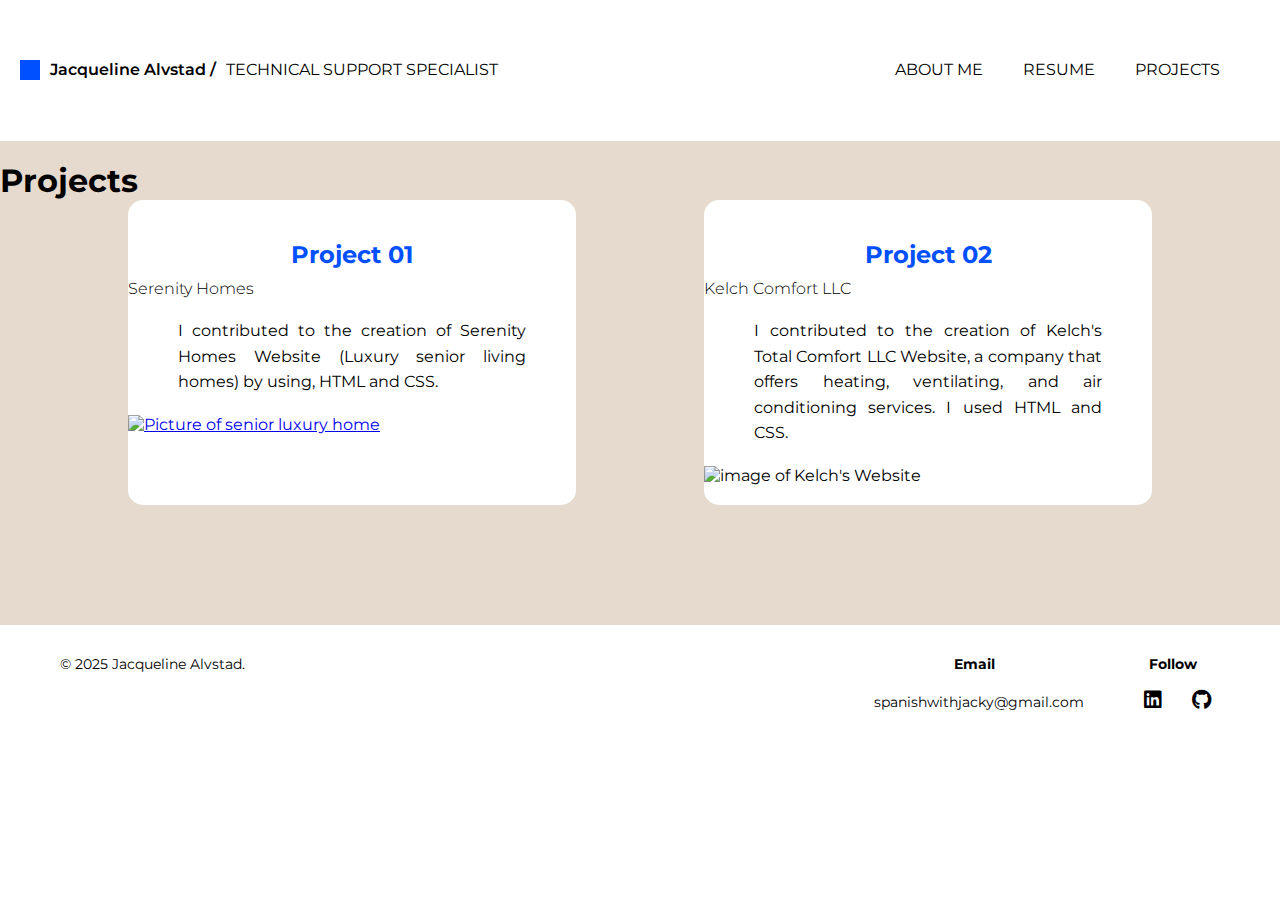
==== commit 2a3b55ca: "made footer show on mobile resume and projects page" ====
--- a/projects.html
+++ b/projects.html
@@ -63,11 +63,12 @@
 
 
     <div class="projects-container">
-        <div class="projects-page-name">
-            <div class="page-name-inner-container">
+        <div class="projects-page-title">
+            <div class="decoration-square"></div>
+            <div class="page-title">
                 <h1>Projects</h1>
-                <div class="projects-square"></div>
             </div>
+        </div>
 
             <div class="project-containers-section">
 
@@ -135,6 +136,36 @@
             </div>
         </div>
     </div>
+
+     <!-- FOOTER MOBILE (the footer html was organized differently for mobile) -->
+
+    <div class="footer mobile">
+
+        <div class="footer-parent">
+
+            <div class="footer-child">
+                    <div class="email-info">
+                        <p class="padding-bottom center">Email</p>
+                        <p>spanishwithjacky@gmail.com</p>
+                    </div>   
+            </div>
+
+            <div class="footer-child">
+                <div class="social-media">
+                    <p class="padding-bottom">Follow</p>
+                    <ul>
+                        <li><a href="https://www.linkedin.com/in/jacqueline-alvstad/" target="_blank"><i class="fab fa-linkedin"></i></a></li>
+                        <li><a href="https://github.com/jacky-alv96" target="_blank"><i class="fa-brands fa-github"></i></a></li>
+                    </ul>
+                </div>
+            </div>
+        </div>
+        <div class="footer-child">
+            <div class="powered-by">
+                <p>© 2025 Jacqueline Alvstad.</p>
+            </div>
+        </div>   
+    </div>
     <script>
         function toggleMenu() {
             const menuOverlay = document.querySelector('.menu-overlay');
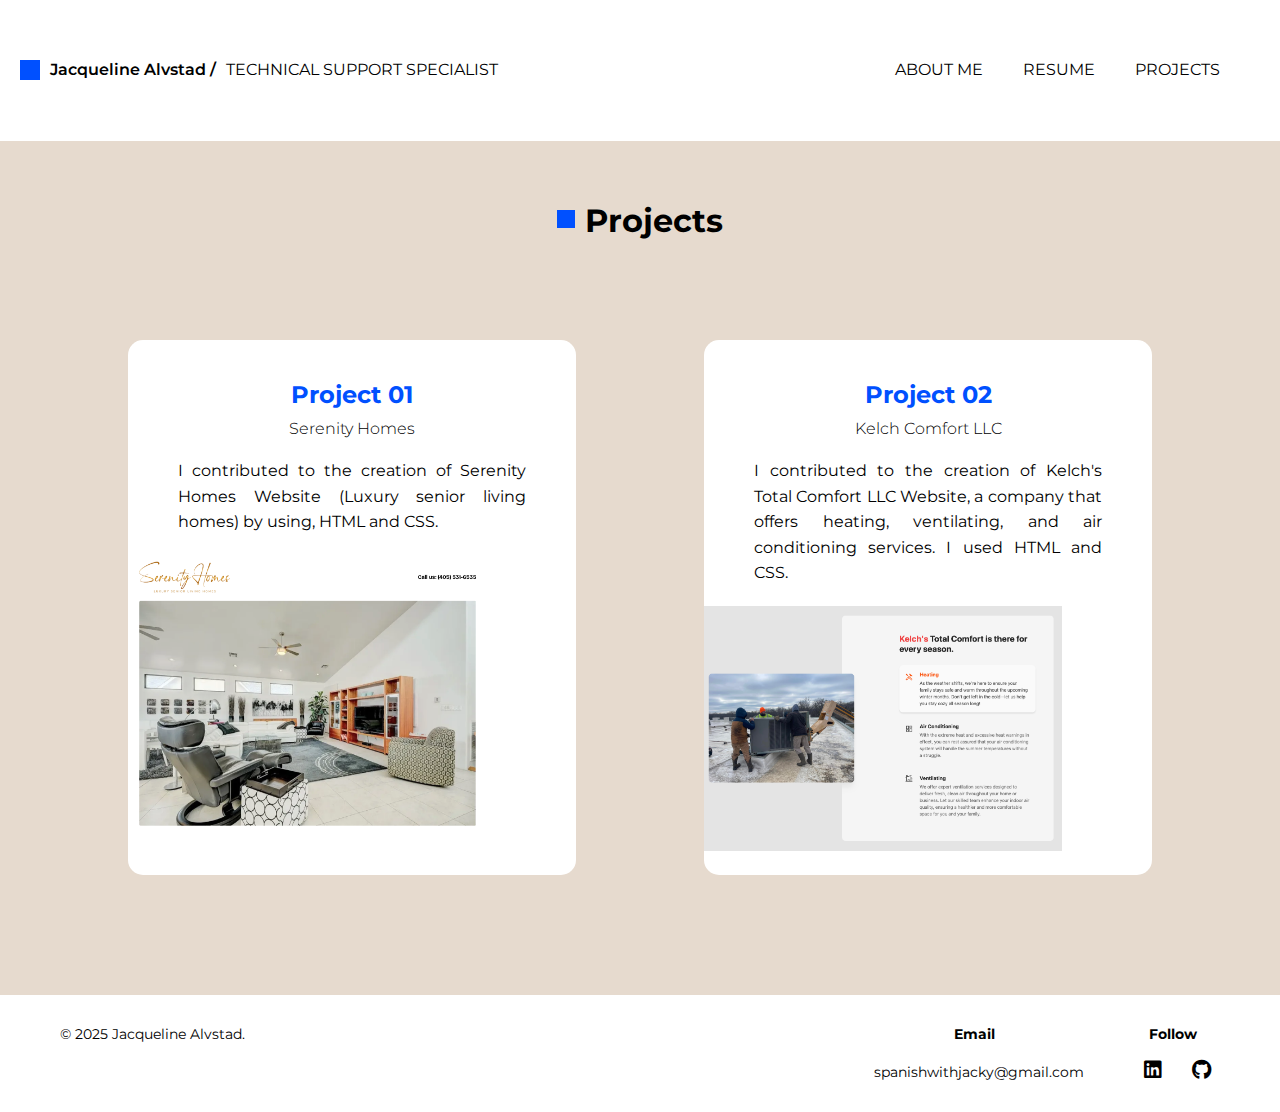
==== commit d502ae28: "fixed path to images on projects page" ====
--- a/projects.html
+++ b/projects.html
@@ -63,10 +63,13 @@
 
 
     <div class="projects-container">
-        <div class="projects-page-title">
+
+
+        <div class="page-title">
+
             <div class="decoration-square"></div>
-            <div class="page-title">
-                <h1>Projects</h1>
+            <div class="page-name">
+            <h1>Projects</h1>
             </div>
         </div>
 
@@ -84,7 +87,7 @@
                     </div>
                     <div class="project-img-container">
                         <a href="https://serenityokc.com/" target="_blank">
-                        <img src="/Users/jackyalvstad/Desktop/Mycode/images/project1.png" alt="Picture of senior luxury home">
+                        <img src="images/project1.png" alt="Picture of senior luxury home">
                         </a>
                     </div>
                 </div>
@@ -101,7 +104,7 @@
                     </div>
                     <div class="project-img-container">
                         <a href="https://ktchvac.com/" target="_blank"></a>
-                        <img src="/Users/jackyalvstad/Desktop/Mycode/images/project2.png" alt="image of Kelch's Website">
+                        <img src="images/project2.png" alt="image of Kelch's Website">
                     </div>
                 </div>
             </div>
--- a/global.css
+++ b/global.css
@@ -13,7 +13,7 @@
     width: 100%;
     padding-bottom: 40px;
 }
-.resume-page-title {
+.page-title {
     display: flex;
     flex-direction: row;
     justify-content: center;
@@ -21,13 +21,13 @@
     gap: 10px;
     padding-top: 20px;
 }
-.resume-title {
+.page-name {
     display: flex;
     text-align: center;
     justify-content: center;
     justify-items: center;
 }
-.resume-square {
+.decoration-square {
     width: 18px;
     height: 18px;
     background-color: #0050FF;
@@ -115,14 +115,7 @@
 
 .projects-container {
     background: rgba(230, 218, 206, 1);
-    padding-top: 20px;
     padding-bottom: 40px;
-}
-.projects-page-name {
-    display: flex;
-    flex-direction: column;
-    text-align: center;
-    justify-content: center;
 }
 .page-name-inner-container {
     font-size: 15px;
@@ -134,20 +127,12 @@
     justify-content:center;   
     margin-top: 40px;
 }
-.projects-square {
-    width: 20px; 
-    height: 20px;
-    background-color: #0050FF;
-    margin-top: 10px;
-    margin-right: 5px;
-}
 .project-containers-section {
     display: flex;
     justify-content: space-evenly; 
 }
 .project-main-container {
     background-color: white;
-    margin-bottom: 80px;
     padding-bottom: 20px; 
     border-radius: 15px; 
     justify-content: space-evenly;
@@ -165,7 +150,9 @@
 .project-title p {
     color: black;
     font-weight: 300;
-    padding-top: 10px  
+    padding-top: 10px;
+    text-align: center;
+    
 }
 .project-text-container {
     justify-content: center;
@@ -195,7 +182,7 @@
     }
 
                  /* INDEX PAGE MOBILE */
-                 
+
     .square-containers {
         width: 100%;
         position: relative;
@@ -347,43 +334,6 @@
         text-align:justify;
         padding-bottom: 40px;
     }
-    .footer  {
-        padding: 20px 20px;
-        font-size: 12px;
-        justify-content: space-between; 
-    }
-    .footer-parent {
-        display: flex;
-    }
-    .footer-child {
-        width: 50%;
-        padding-bottom: 10px;
-    }
-    .powered-by {
-        padding-top: 20px;
-    }
-    .footer-child .email-info p:first-of-type { 
-        font-weight: 600;
-    }
-    .footer-child .social-media p:first-of-type { 
-        font-weight: 600;
-        margin-left: 60px;
-    }
-    .social-media ul {
-        display: flex;
-        font-size: 20px;
-        list-style: none;
-        gap: 30px; 
-        justify-content: center;
-        margin-top: -5px;
-    }
-    .social-media li i {
-        color: black 
-    }
-    .padding-bottom {
-        padding-bottom: 10px;
-    }
-   
     
                         /* RESUME PAGE MOBILE */
 
@@ -414,14 +364,58 @@
     }
 
                  /* PROJECTS PAGE MOBILE */
+    .projects-container {
+        padding-top: 20px;
+    }
     .project-main-container {
         width: 90%;
+        margin-top: 40px;
     }
     .project-containers-section {
         display: flex;
         flex-direction: column;
         align-items: center;
     }
+
+                     /* FOOTER MOBILE */
+    .footer  {
+    padding: 20px 20px;
+    font-size: 12px;
+    justify-content: space-between; 
+    }
+    .footer-parent {
+    display: flex;
+    }
+    .footer-child {
+    width: 50%;
+    padding-bottom: 10px;
+    }
+    .powered-by {
+    padding-top: 20px;
+    }
+    .footer-child .email-info p:first-of-type { 
+    font-weight: 600;
+    }
+    .footer-child .social-media p:first-of-type { 
+    font-weight: 600;
+    margin-left: 60px;
+    }
+    .social-media ul {
+    display: flex;
+    font-size: 20px;
+    list-style: none;
+    gap: 30px; 
+    justify-content: center;
+    margin-top: -5px;
+    }
+    .social-media li i {
+    color: black 
+    }
+    .padding-bottom {
+    padding-bottom: 10px;
+    }
+                   
+    
 }
 
 /* DESKTOP */
@@ -432,6 +426,9 @@
     .mobile {
         display: none;
     }
+
+             /* INDEX PAGE DESKTOP */
+
     .square-containers { 
         display: flex;
         position: relative;
@@ -605,7 +602,7 @@
     }
 
 
-                    /* STYLING FOR THE RESUME PAGE DESKTOP */
+                    /* RESUME PAGE DESKTOP */
     .resume-box {
         display: flex;
         padding: 10px;
@@ -636,30 +633,7 @@
         padding: 60px 0px 40px 0px;
     }
 
-    /* This is for the download resume button */
-    .download-resume {
-        padding: 10px 0px;
-    }
-    .download-resume a {
-        margin-left: auto;
-        padding: 10px 12px;
-        background-color: #0050FF;
-        color: white;
-        font-family: "Poppins", sans-serif;
-        font-size: 16px;
-        font-weight: 300;
-        border: 2px solid #0050FF;
-        border-radius: 25px;
-        transition: background-color 0.1s, color 0.1s, transform 0.1s; 
-        text-decoration: none;  
-    }
-    .download-resume a:hover {
-        background-color: white;
-        color: black;
-        border: 2px solid #0050FF;
-    }
     /* These are the containers for education */
-
     .box-header {
         display: flex;
     }
@@ -672,49 +646,7 @@
         flex-direction: column;
         padding-bottom: 25px;
         box-shadow: -10px 10px 20px rgba(0, 0, 0, 0.1);
-        flex-wrap: wrap;
-        position: relative;
     } 
-    .info-containers { 
-        border-radius: 10px;              
-        background-color:rgba(230, 218, 206, 1);
-        display: flex;
-        justify-content: space-evenly;  
-        padding-bottom: 60px;  
-    }
-    .education-box-header {
-        background-color: white;
-        border-radius: 15px;
-        text-align: center;
-        gap: 20px;
-        padding-left: 15px;
-    }
-    .box-title {
-        font-size: 12px;
-        padding-top: 10px;    
-    }
-    .box-year {
-        color: #0050FF;
-        font-weight: bold;
-        font-size: 18px;
-        padding-top: 10px;
-        font-style: semibold;
-    }
-    /* The box-description class is also being used in the experience section.*/
-    .box-description {
-        padding-top: 20px;
-        padding-left: 15px;  /* Needed for padding on the education containers  description */
-        padding-right: 15px;
-        line-height: 1.6; 
-    }
-    .box-description ul {
-        padding-left: 15px;
-        line-height: 1.6;
-        
-    }
-    .box-description li {
-        padding-bottom: 12px;
-    }
 
     /* these are the containers for experience */
 
@@ -748,8 +680,13 @@
     }
 
     /* This is the Projects Page desktop */
+    .projects-container {
+        padding-top: 40px;
+    }
     .project-main-container {
         width: 35%;
+        margin-top: 100px;
+        margin-bottom: 80px;
     }
 }
 
